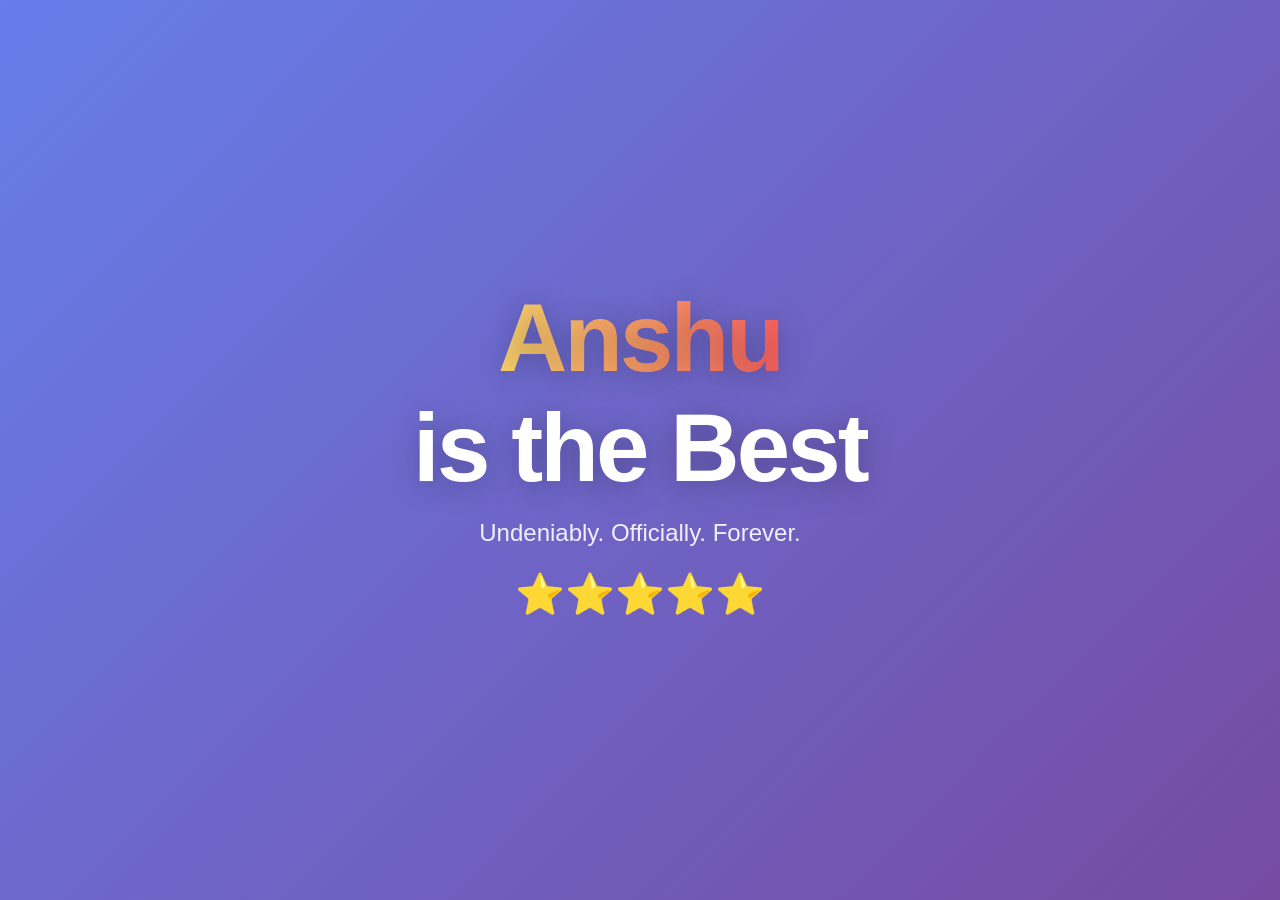
==== index.html @ 81d95268 "Add Anshu is the best page Co-Authored-By: Claude Opus 4.8 <noreply@anthropic.com>" ====
<!DOCTYPE html>
<html lang="en">
<head>
  <meta charset="UTF-8">
  <meta name="viewport" content="width=device-width, initial-scale=1.0">
  <title>Anshu is the Best</title>
  <style>
    * { margin: 0; padding: 0; box-sizing: border-box; }
    html, body { height: 100%; }
    body {
      font-family: -apple-system, BlinkMacSystemFont, "Segoe UI", Roboto, sans-serif;
      background: linear-gradient(135deg, #667eea 0%, #764ba2 100%);
      color: #fff;
      display: flex;
      align-items: center;
      justify-content: center;
      min-height: 100vh;
      text-align: center;
      overflow: hidden;
    }
    .card {
      padding: 2rem;
      animation: fade 1.2s ease-out;
    }
    h1 {
      font-size: clamp(2.5rem, 10vw, 6rem);
      font-weight: 800;
      letter-spacing: -0.03em;
      text-shadow: 0 4px 30px rgba(0,0,0,0.25);
    }
    .name {
      background: linear-gradient(90deg, #ffd86f, #fc6262);
      -webkit-background-clip: text;
      background-clip: text;
      -webkit-text-fill-color: transparent;
    }
    p {
      margin-top: 1rem;
      font-size: clamp(1rem, 3vw, 1.5rem);
      opacity: 0.9;
    }
    .stars { margin-top: 1.5rem; font-size: clamp(1.5rem, 5vw, 2.5rem); }
    @keyframes fade {
      from { opacity: 0; transform: translateY(20px); }
      to { opacity: 1; transform: translateY(0); }
    }
  </style>
</head>
<body>
  <div class="card">
    <h1><span class="name">Anshu</span><br>is the Best</h1>
    <p>Undeniably. Officially. Forever.</p>
    <div class="stars">⭐⭐⭐⭐⭐</div>
  </div>
</body>
</html>
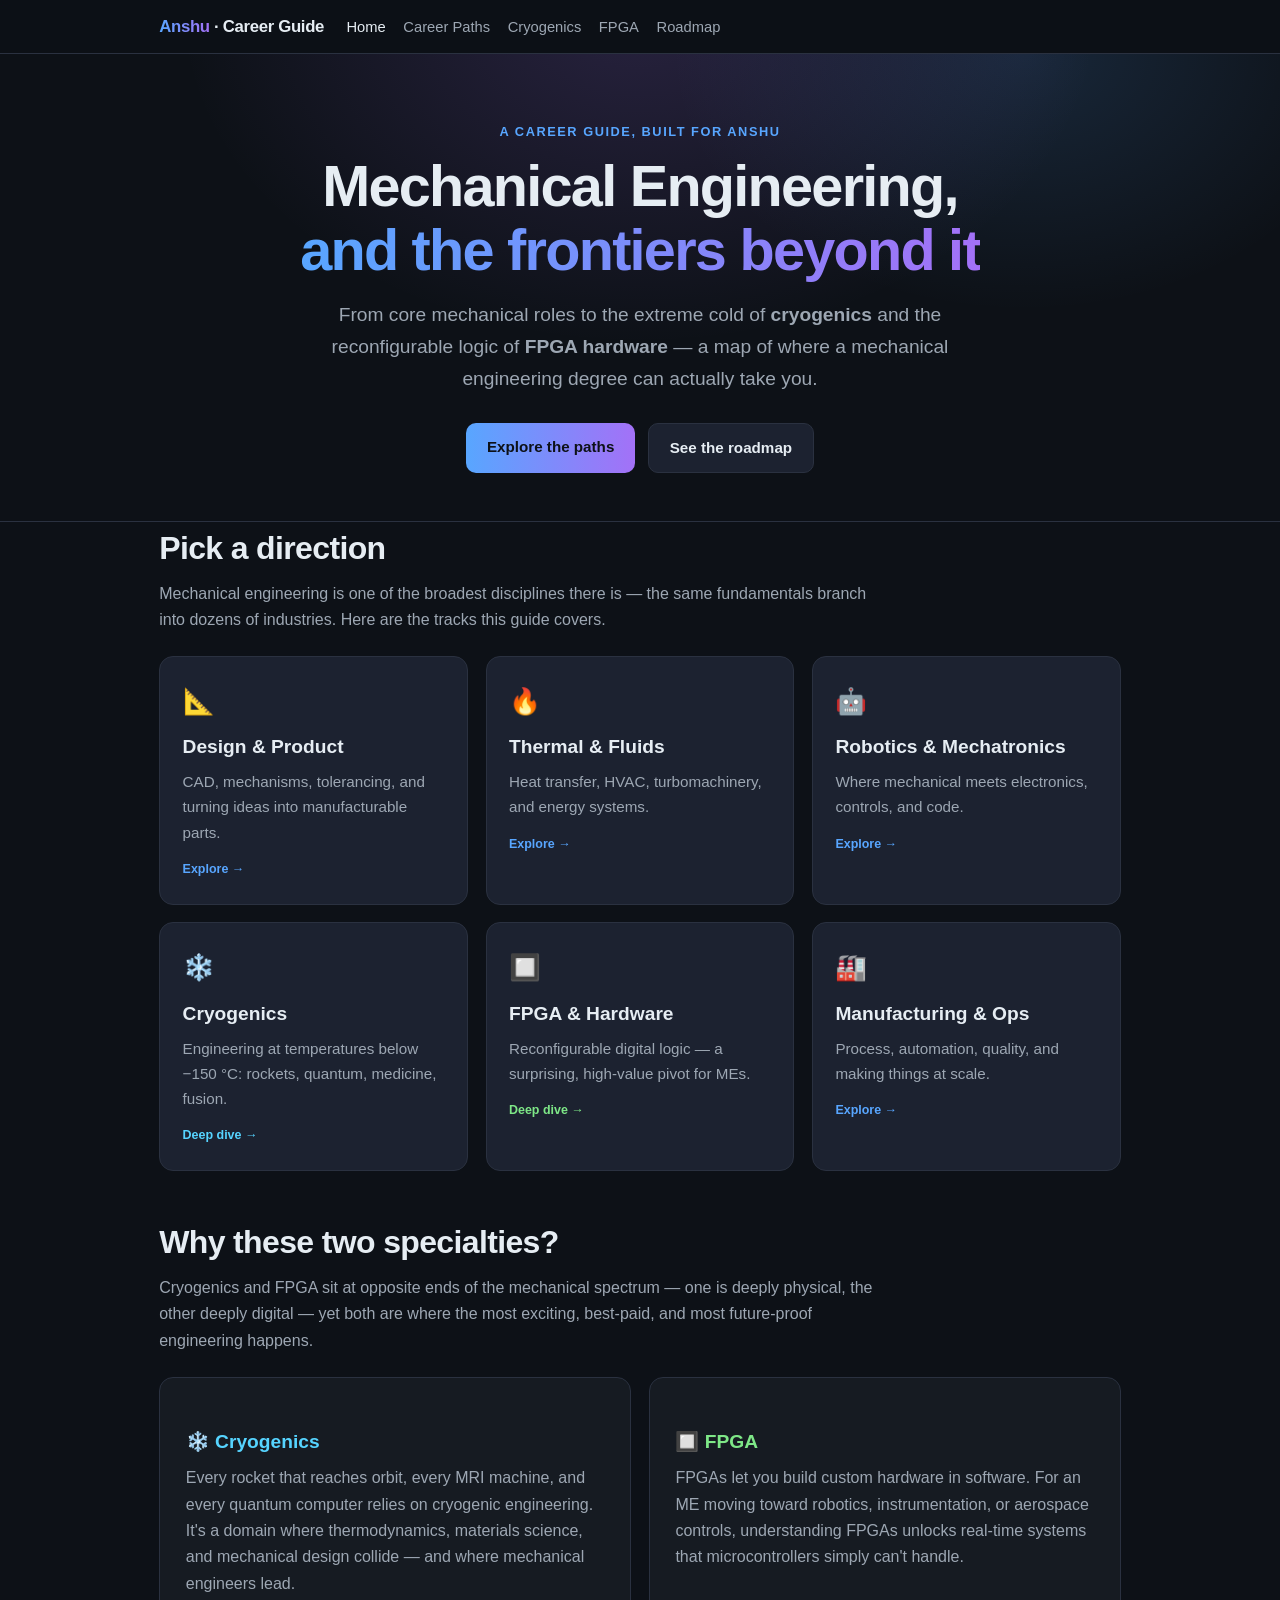
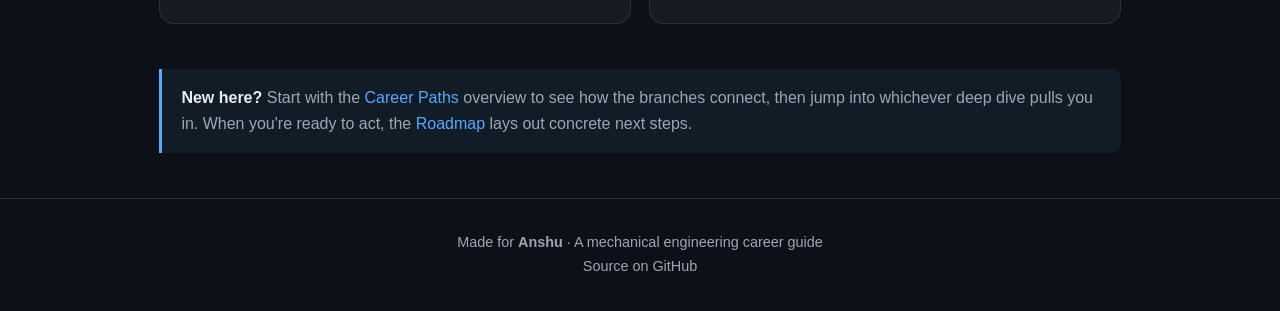
==== commit 7e0c9e25: "Build multi-page mechanical engineering career guide for Anshu Home, career paths, cryogenics deep d" ====
--- a/index.html
+++ b/index.html
@@ -1,56 +1,109 @@
 <!DOCTYPE html>
 <html lang="en">
 <head>
-  <meta charset="UTF-8">
-  <meta name="viewport" content="width=device-width, initial-scale=1.0">
-  <title>Anshu is the Best</title>
-  <style>
-    * { margin: 0; padding: 0; box-sizing: border-box; }
-    html, body { height: 100%; }
-    body {
-      font-family: -apple-system, BlinkMacSystemFont, "Segoe UI", Roboto, sans-serif;
-      background: linear-gradient(135deg, #667eea 0%, #764ba2 100%);
-      color: #fff;
-      display: flex;
-      align-items: center;
-      justify-content: center;
-      min-height: 100vh;
-      text-align: center;
-      overflow: hidden;
-    }
-    .card {
-      padding: 2rem;
-      animation: fade 1.2s ease-out;
-    }
-    h1 {
-      font-size: clamp(2.5rem, 10vw, 6rem);
-      font-weight: 800;
-      letter-spacing: -0.03em;
-      text-shadow: 0 4px 30px rgba(0,0,0,0.25);
-    }
-    .name {
-      background: linear-gradient(90deg, #ffd86f, #fc6262);
-      -webkit-background-clip: text;
-      background-clip: text;
-      -webkit-text-fill-color: transparent;
-    }
-    p {
-      margin-top: 1rem;
-      font-size: clamp(1rem, 3vw, 1.5rem);
-      opacity: 0.9;
-    }
-    .stars { margin-top: 1.5rem; font-size: clamp(1.5rem, 5vw, 2.5rem); }
-    @keyframes fade {
-      from { opacity: 0; transform: translateY(20px); }
-      to { opacity: 1; transform: translateY(0); }
-    }
-  </style>
+<meta charset="UTF-8">
+<meta name="viewport" content="width=device-width, initial-scale=1.0">
+<title>Anshu's Career Guide — Mechanical Engineering</title>
+<meta name="description" content="A career guide for Anshu: mechanical engineering paths, with deep dives into cryogenics and FPGA / hardware engineering.">
+<link rel="stylesheet" href="style.css">
 </head>
 <body>
-  <div class="card">
-    <h1><span class="name">Anshu</span><br>is the Best</h1>
-    <p>Undeniably. Officially. Forever.</p>
-    <div class="stars">⭐⭐⭐⭐⭐</div>
+
+<nav class="nav">
+  <div class="nav-inner">
+    <a class="brand" href="index.html"><span>Anshu</span> · Career Guide</a>
+    <div class="nav-links">
+      <a href="index.html" class="active">Home</a>
+      <a href="paths.html">Career Paths</a>
+      <a href="cryogenics.html">Cryogenics</a>
+      <a href="fpga.html">FPGA</a>
+      <a href="roadmap.html">Roadmap</a>
+    </div>
   </div>
+</nav>
+
+<header class="hero">
+  <div class="eyebrow">A career guide, built for Anshu</div>
+  <h1>Mechanical Engineering,<br><span class="grad">and the frontiers beyond it</span></h1>
+  <p>From core mechanical roles to the extreme cold of <b>cryogenics</b> and the reconfigurable logic of <b>FPGA hardware</b> — a map of where a mechanical engineering degree can actually take you.</p>
+  <div class="cta">
+    <a class="btn primary" href="paths.html">Explore the paths</a>
+    <a class="btn ghost" href="roadmap.html">See the roadmap</a>
+  </div>
+</header>
+
+<main class="wrap">
+
+  <section>
+    <h2>Pick a direction</h2>
+    <p class="lead">Mechanical engineering is one of the broadest disciplines there is — the same fundamentals branch into dozens of industries. Here are the tracks this guide covers.</p>
+    <div class="grid">
+      <a class="card" href="paths.html#design">
+        <div class="ico">📐</div>
+        <h3>Design & Product</h3>
+        <p>CAD, mechanisms, tolerancing, and turning ideas into manufacturable parts.</p>
+        <span class="tag">Explore →</span>
+      </a>
+      <a class="card" href="paths.html#thermal">
+        <div class="ico">🔥</div>
+        <h3>Thermal & Fluids</h3>
+        <p>Heat transfer, HVAC, turbomachinery, and energy systems.</p>
+        <span class="tag">Explore →</span>
+      </a>
+      <a class="card" href="paths.html#mechatronics">
+        <div class="ico">🤖</div>
+        <h3>Robotics & Mechatronics</h3>
+        <p>Where mechanical meets electronics, controls, and code.</p>
+        <span class="tag">Explore →</span>
+      </a>
+      <a class="card cryo" href="cryogenics.html">
+        <div class="ico">❄️</div>
+        <h3>Cryogenics</h3>
+        <p>Engineering at temperatures below −150 °C: rockets, quantum, medicine, fusion.</p>
+        <span class="tag">Deep dive →</span>
+      </a>
+      <a class="card fpga" href="fpga.html">
+        <div class="ico">🔲</div>
+        <h3>FPGA & Hardware</h3>
+        <p>Reconfigurable digital logic — a surprising, high-value pivot for MEs.</p>
+        <span class="tag">Deep dive →</span>
+      </a>
+      <a class="card" href="paths.html#manufacturing">
+        <div class="ico">🏭</div>
+        <h3>Manufacturing & Ops</h3>
+        <p>Process, automation, quality, and making things at scale.</p>
+        <span class="tag">Explore →</span>
+      </a>
+    </div>
+  </section>
+
+  <section>
+    <h2>Why these two specialties?</h2>
+    <p class="lead">Cryogenics and FPGA sit at opposite ends of the mechanical spectrum — one is deeply physical, the other deeply digital — yet both are where the most exciting, best-paid, and most future-proof engineering happens.</p>
+    <div class="grid">
+      <div class="panel">
+        <h3 style="color:var(--cryo)">❄️ Cryogenics</h3>
+        <p style="color:var(--text-dim)">Every rocket that reaches orbit, every MRI machine, and every quantum computer relies on cryogenic engineering. It's a domain where thermodynamics, materials science, and mechanical design collide — and where mechanical engineers lead.</p>
+      </div>
+      <div class="panel">
+        <h3 style="color:var(--fpga)">🔲 FPGA</h3>
+        <p style="color:var(--text-dim)">FPGAs let you build custom hardware in software. For an ME moving toward robotics, instrumentation, or aerospace controls, understanding FPGAs unlocks real-time systems that microcontrollers simply can't handle.</p>
+      </div>
+    </div>
+  </section>
+
+  <section>
+    <div class="callout">
+      <b>New here?</b> Start with the <a href="paths.html">Career Paths</a> overview to see how the branches connect, then jump into whichever deep dive pulls you in. When you're ready to act, the <a href="roadmap.html">Roadmap</a> lays out concrete next steps.
+    </div>
+  </section>
+
+</main>
+
+<footer>
+  Made for <b>Anshu</b> · A mechanical engineering career guide<br>
+  <a href="https://github.com/Chirayu18/anshu">Source on GitHub</a>
+</footer>
+
 </body>
 </html>
--- a/style.css
+++ b/style.css
@@ -0,0 +1,266 @@
+:root {
+  --bg: #0d1117;
+  --bg-soft: #161b22;
+  --bg-card: #1c2230;
+  --border: #2a3140;
+  --text: #e6edf3;
+  --text-dim: #9da7b3;
+  --accent: #58a6ff;
+  --accent-2: #a371f7;
+  --cryo: #56d4ff;
+  --fpga: #7ee787;
+  --warn: #f0b429;
+  --radius: 14px;
+  --maxw: 1000px;
+}
+
+* { margin: 0; padding: 0; box-sizing: border-box; }
+html { scroll-behavior: smooth; }
+body {
+  font-family: -apple-system, BlinkMacSystemFont, "Segoe UI", Roboto, Helvetica, Arial, sans-serif;
+  background: var(--bg);
+  color: var(--text);
+  line-height: 1.65;
+  -webkit-font-smoothing: antialiased;
+}
+a { color: var(--accent); text-decoration: none; }
+a:hover { text-decoration: underline; }
+
+/* ---- Nav ---- */
+.nav {
+  position: sticky;
+  top: 0;
+  z-index: 50;
+  background: rgba(13,17,23,0.85);
+  backdrop-filter: blur(10px);
+  border-bottom: 1px solid var(--border);
+}
+.nav-inner {
+  max-width: var(--maxw);
+  margin: 0 auto;
+  padding: 0.8rem 1.2rem;
+  display: flex;
+  align-items: center;
+  gap: 1.4rem;
+  flex-wrap: wrap;
+}
+.brand {
+  font-weight: 800;
+  font-size: 1.05rem;
+  color: var(--text);
+  letter-spacing: -0.02em;
+  white-space: nowrap;
+}
+.brand span {
+  background: linear-gradient(90deg, var(--accent), var(--accent-2));
+  -webkit-background-clip: text;
+  background-clip: text;
+  -webkit-text-fill-color: transparent;
+}
+.nav-links { display: flex; gap: 1.1rem; flex-wrap: wrap; }
+.nav-links a {
+  color: var(--text-dim);
+  font-size: 0.92rem;
+  font-weight: 500;
+}
+.nav-links a:hover, .nav-links a.active { color: var(--text); text-decoration: none; }
+
+/* ---- Layout ---- */
+.wrap { max-width: var(--maxw); margin: 0 auto; padding: 0 1.2rem; }
+main { padding: 2.5rem 0 4rem; }
+section { margin-bottom: 2.8rem; }
+
+/* ---- Hero ---- */
+.hero {
+  padding: 4rem 1.2rem 3rem;
+  text-align: center;
+  background:
+    radial-gradient(60% 120% at 50% -10%, rgba(163,113,247,0.18), transparent 60%),
+    radial-gradient(50% 100% at 80% 0%, rgba(88,166,255,0.15), transparent 55%);
+  border-bottom: 1px solid var(--border);
+}
+.hero h1 {
+  font-size: clamp(2rem, 6vw, 3.6rem);
+  font-weight: 800;
+  letter-spacing: -0.03em;
+  line-height: 1.1;
+}
+.hero .grad {
+  background: linear-gradient(90deg, var(--accent), var(--accent-2));
+  -webkit-background-clip: text;
+  background-clip: text;
+  -webkit-text-fill-color: transparent;
+}
+.hero p {
+  margin: 1.1rem auto 0;
+  max-width: 640px;
+  color: var(--text-dim);
+  font-size: clamp(1rem, 2.5vw, 1.2rem);
+}
+.eyebrow {
+  display: inline-block;
+  font-size: 0.8rem;
+  font-weight: 600;
+  text-transform: uppercase;
+  letter-spacing: 0.12em;
+  color: var(--accent);
+  margin-bottom: 0.8rem;
+}
+.cta {
+  margin-top: 1.8rem;
+  display: flex;
+  gap: 0.8rem;
+  justify-content: center;
+  flex-wrap: wrap;
+}
+.btn {
+  display: inline-block;
+  padding: 0.7rem 1.3rem;
+  border-radius: 10px;
+  font-weight: 600;
+  font-size: 0.95rem;
+  border: 1px solid var(--border);
+}
+.btn.primary {
+  background: linear-gradient(90deg, var(--accent), var(--accent-2));
+  color: #0d1117;
+  border: none;
+}
+.btn.primary:hover { text-decoration: none; opacity: 0.92; }
+.btn.ghost { color: var(--text); background: var(--bg-card); }
+.btn.ghost:hover { text-decoration: none; border-color: var(--accent); }
+
+/* ---- Headings ---- */
+h2 {
+  font-size: clamp(1.5rem, 4vw, 2rem);
+  font-weight: 700;
+  letter-spacing: -0.02em;
+  margin-bottom: 0.4rem;
+}
+h3 { font-size: 1.2rem; font-weight: 600; margin: 1.4rem 0 0.5rem; }
+.lead { color: var(--text-dim); margin-bottom: 1.4rem; max-width: 720px; }
+p + p { margin-top: 0.8rem; }
+
+/* ---- Cards grid ---- */
+.grid {
+  display: grid;
+  grid-template-columns: repeat(auto-fit, minmax(260px, 1fr));
+  gap: 1.1rem;
+}
+.card {
+  background: var(--bg-card);
+  border: 1px solid var(--border);
+  border-radius: var(--radius);
+  padding: 1.4rem;
+  transition: transform 0.15s ease, border-color 0.15s ease;
+  display: block;
+  color: var(--text);
+}
+a.card:hover { text-decoration: none; transform: translateY(-3px); border-color: var(--accent); }
+.card .ico { font-size: 1.6rem; margin-bottom: 0.6rem; }
+.card h3 { margin: 0 0 0.4rem; }
+.card p { color: var(--text-dim); font-size: 0.95rem; }
+.card .tag {
+  display: inline-block;
+  margin-top: 0.9rem;
+  font-size: 0.78rem;
+  font-weight: 600;
+  color: var(--accent);
+}
+.card.cryo:hover { border-color: var(--cryo); }
+.card.cryo .ico, .card.cryo .tag { color: var(--cryo); }
+.card.fpga:hover { border-color: var(--fpga); }
+.card.fpga .ico, .card.fpga .tag { color: var(--fpga); }
+
+/* ---- Content blocks ---- */
+.panel {
+  background: var(--bg-soft);
+  border: 1px solid var(--border);
+  border-radius: var(--radius);
+  padding: 1.6rem;
+}
+ul.clean { list-style: none; }
+ul.clean li {
+  padding: 0.35rem 0 0.35rem 1.5rem;
+  position: relative;
+  color: var(--text-dim);
+}
+ul.clean li::before {
+  content: "▸";
+  position: absolute;
+  left: 0;
+  color: var(--accent);
+}
+ul.clean.cryo li::before { color: var(--cryo); }
+ul.clean.fpga li::before { color: var(--fpga); }
+ul.clean li b { color: var(--text); font-weight: 600; }
+
+.callout {
+  border-left: 3px solid var(--accent);
+  background: rgba(88,166,255,0.07);
+  padding: 1rem 1.2rem;
+  border-radius: 0 10px 10px 0;
+  margin: 1.4rem 0;
+  color: var(--text-dim);
+}
+.callout.cryo { border-color: var(--cryo); background: rgba(86,212,255,0.07); }
+.callout.fpga { border-color: var(--fpga); background: rgba(126,231,135,0.07); }
+.callout b { color: var(--text); }
+
+/* ---- Roadmap / steps ---- */
+.steps { counter-reset: step; display: grid; gap: 0.9rem; }
+.step {
+  display: flex;
+  gap: 1rem;
+  align-items: flex-start;
+  background: var(--bg-card);
+  border: 1px solid var(--border);
+  border-radius: 12px;
+  padding: 1.1rem 1.2rem;
+}
+.step .num {
+  counter-increment: step;
+  flex: 0 0 auto;
+  width: 34px;
+  height: 34px;
+  border-radius: 50%;
+  background: linear-gradient(135deg, var(--accent), var(--accent-2));
+  color: #0d1117;
+  font-weight: 800;
+  display: grid;
+  place-items: center;
+}
+.step .num::before { content: counter(step); }
+.step h4 { font-size: 1.02rem; margin-bottom: 0.2rem; }
+.step p { color: var(--text-dim); font-size: 0.92rem; }
+
+/* ---- Table ---- */
+.table-wrap { overflow-x: auto; border: 1px solid var(--border); border-radius: var(--radius); }
+table { border-collapse: collapse; width: 100%; min-width: 520px; font-size: 0.92rem; }
+th, td { text-align: left; padding: 0.8rem 1rem; border-bottom: 1px solid var(--border); }
+th { background: var(--bg-soft); font-weight: 600; color: var(--text); }
+td { color: var(--text-dim); }
+tr:last-child td { border-bottom: none; }
+
+/* ---- Pills ---- */
+.pills { display: flex; flex-wrap: wrap; gap: 0.5rem; margin-top: 0.8rem; }
+.pill {
+  font-size: 0.82rem;
+  padding: 0.3rem 0.7rem;
+  border-radius: 999px;
+  background: var(--bg-card);
+  border: 1px solid var(--border);
+  color: var(--text-dim);
+}
+
+/* ---- Footer ---- */
+footer {
+  border-top: 1px solid var(--border);
+  padding: 2rem 1.2rem;
+  text-align: center;
+  color: var(--text-dim);
+  font-size: 0.9rem;
+}
+footer a { color: var(--text-dim); }
+
+.backlink { display: inline-block; margin-bottom: 1.2rem; color: var(--text-dim); font-size: 0.9rem; }
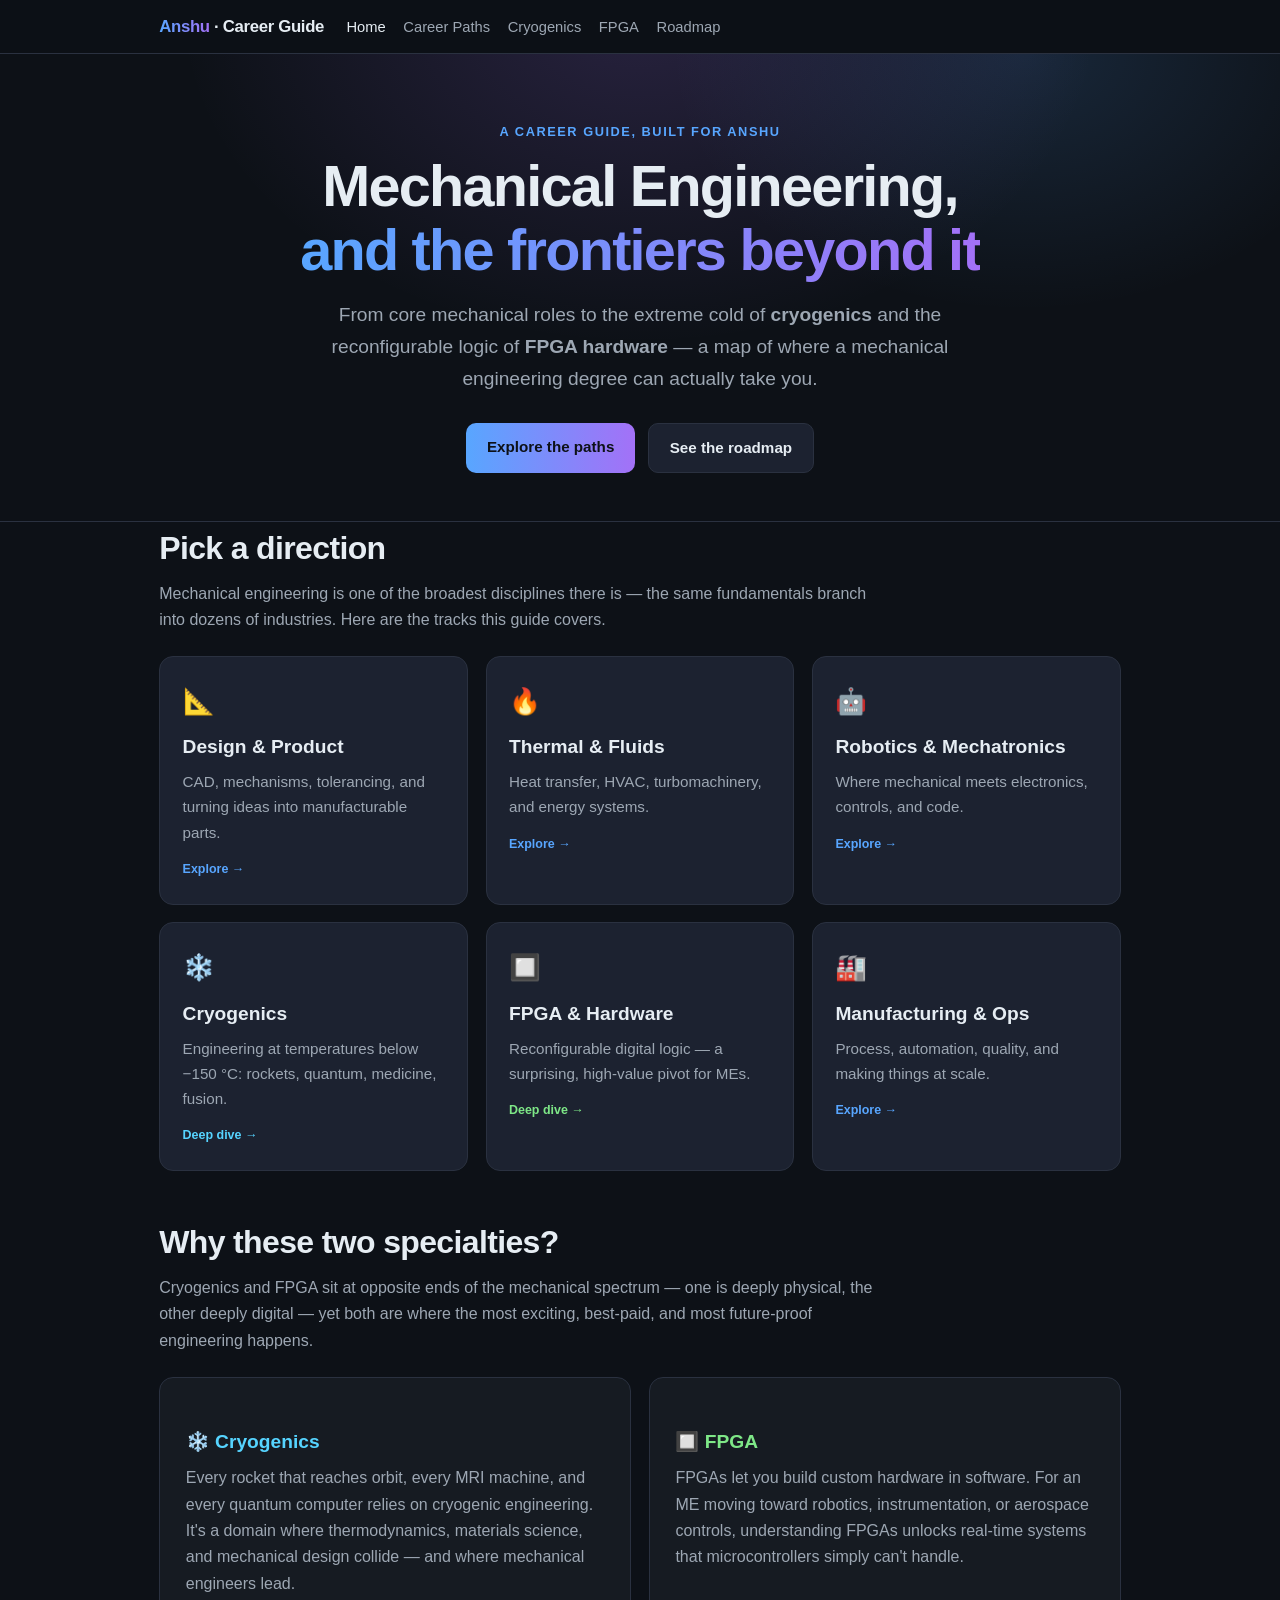
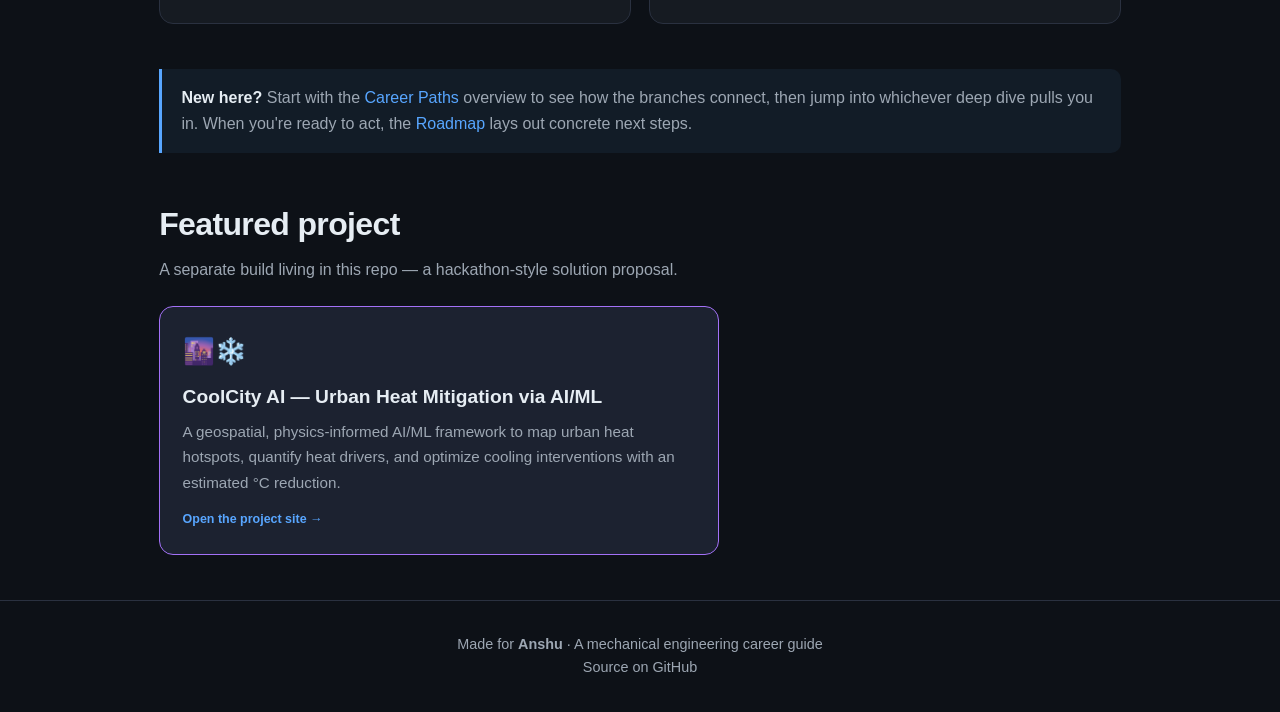
==== commit eb379a8b: "Add CoolCity AI: urban heat mitigation AI/ML proposal site Multi-page hackathon submission (overview" ====
--- a/index.html
+++ b/index.html
@@ -98,6 +98,17 @@
     </div>
   </section>
 
+  <section>
+    <h2>Featured project</h2>
+    <p class="lead">A separate build living in this repo — a hackathon-style solution proposal.</p>
+    <a class="card" href="coolcity/index.html" style="max-width:560px;border-color:var(--accent-2)">
+      <div class="ico">🌆❄️</div>
+      <h3>CoolCity AI — Urban Heat Mitigation via AI/ML</h3>
+      <p>A geospatial, physics-informed AI/ML framework to map urban heat hotspots, quantify heat drivers, and optimize cooling interventions with an estimated °C reduction.</p>
+      <span class="tag">Open the project site →</span>
+    </a>
+  </section>
+
 </main>
 
 <footer>
